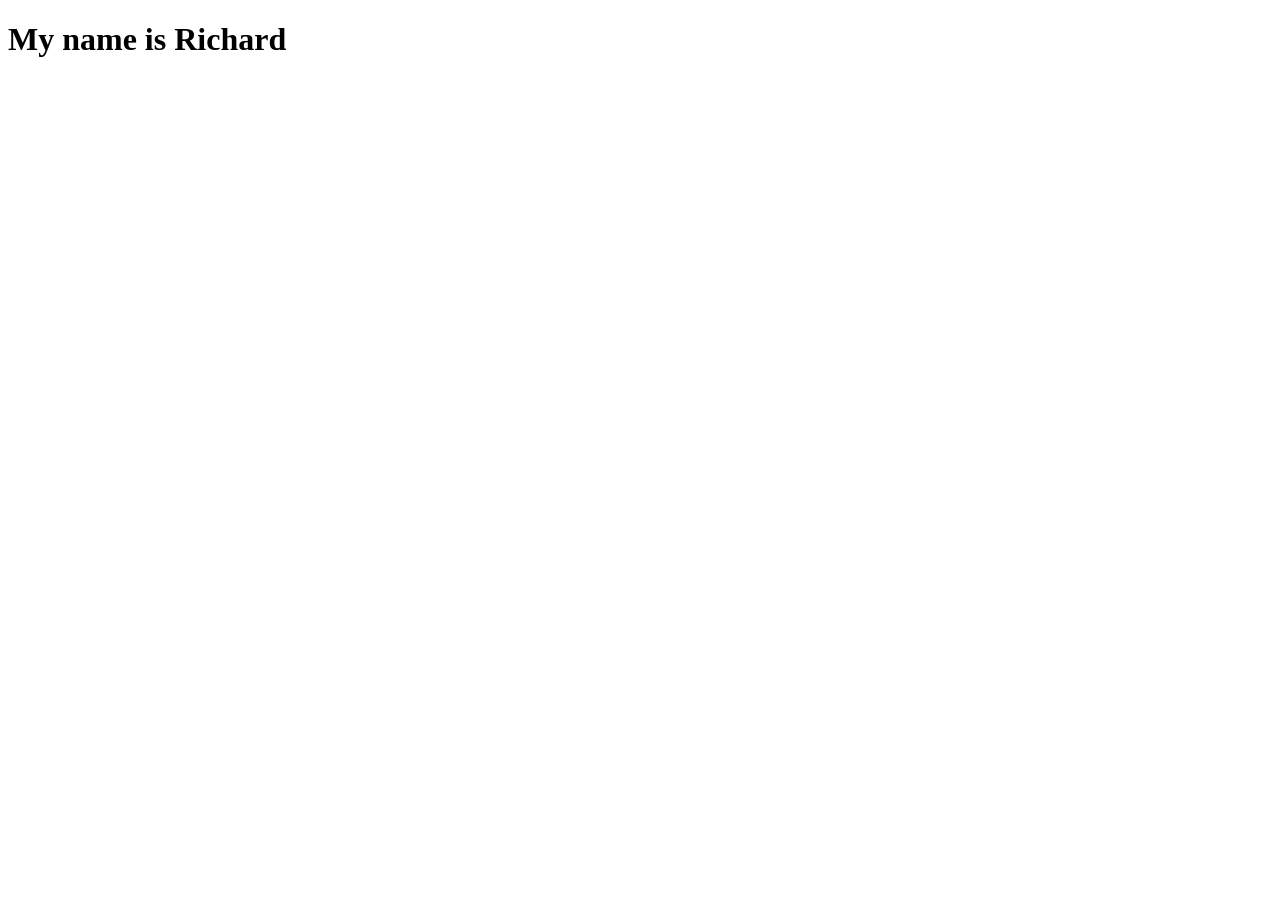
==== Projeto-dragon-ball/index.html @ e850ab20 "Novo projeto" ====
<!DOCTYPE html>
<html lang="pt-br">
<head>
    <meta charset="UTF-8">
    <meta name="viewport" content="width=device-width, initial-scale=1.0">
    <title>Primeiro Projeto</title>
</head>
<body>
    <h1>My name is Richard</h1>
</body>
</html>
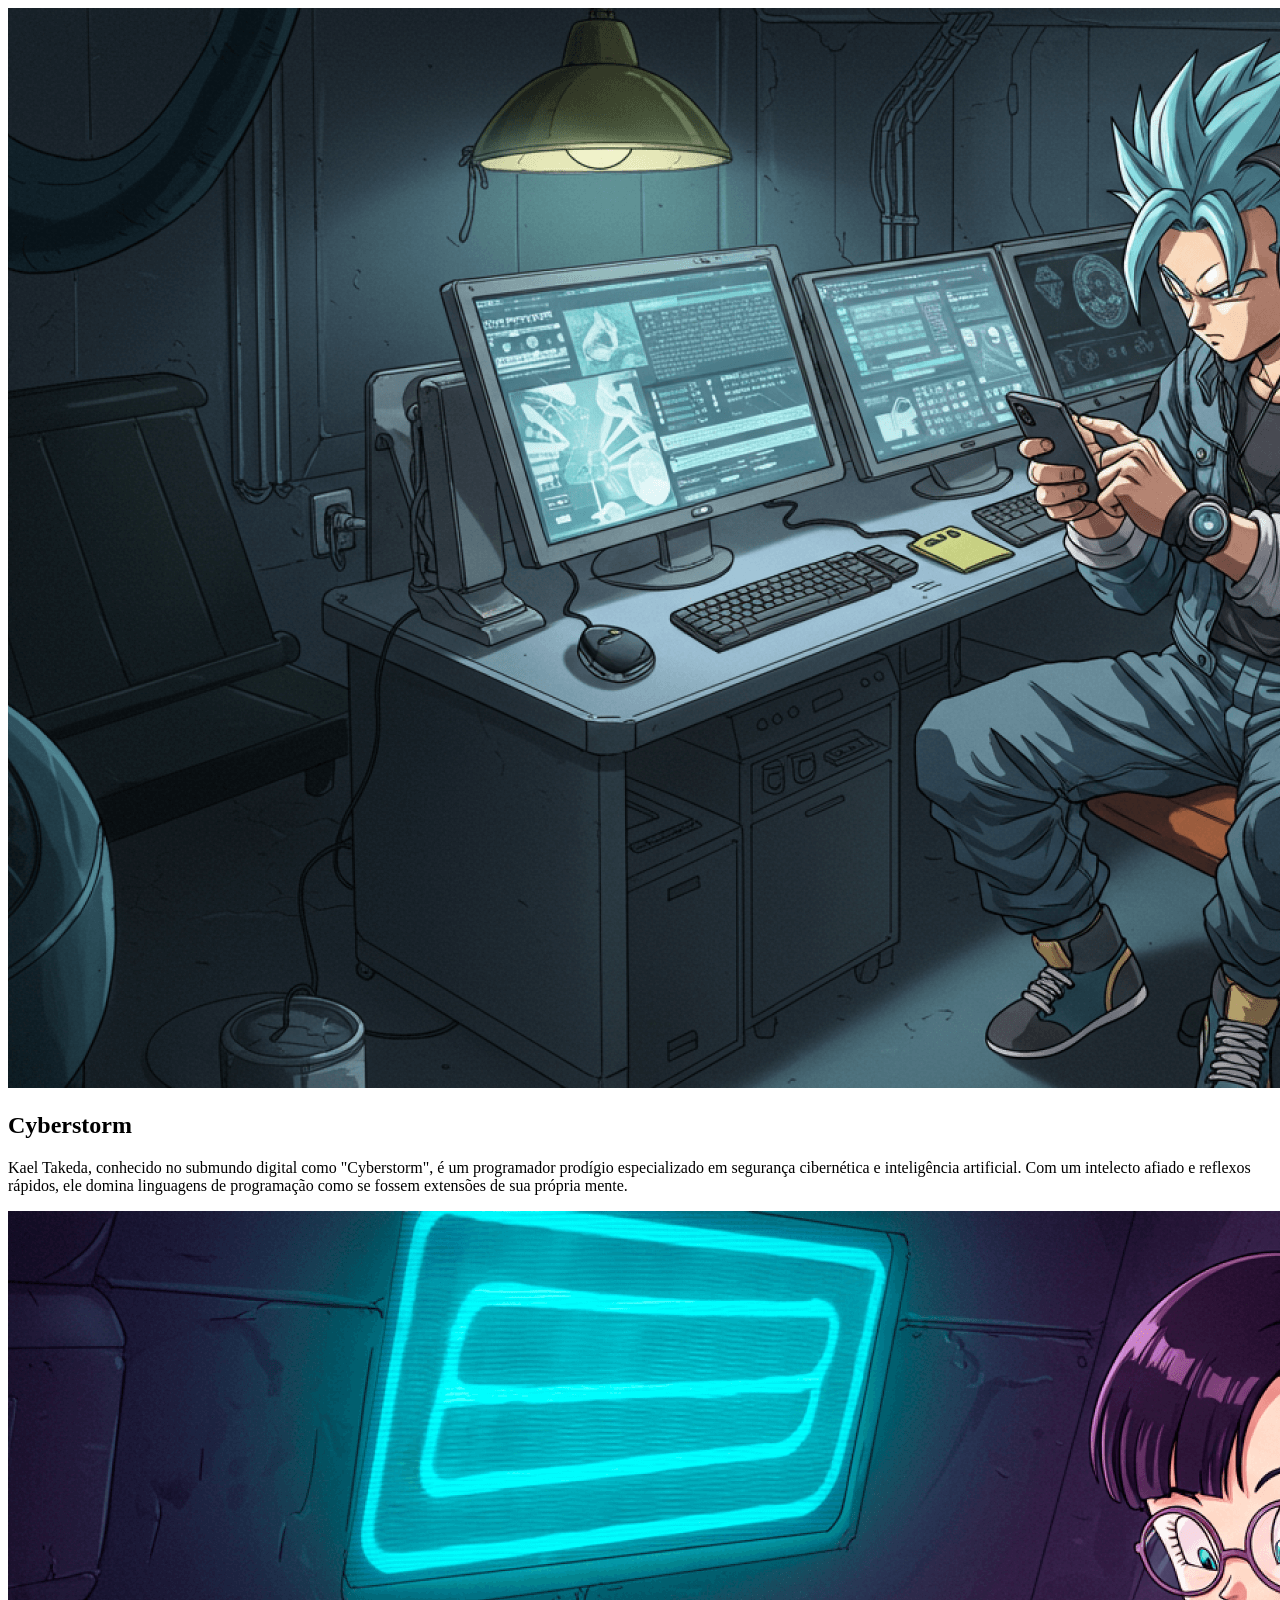
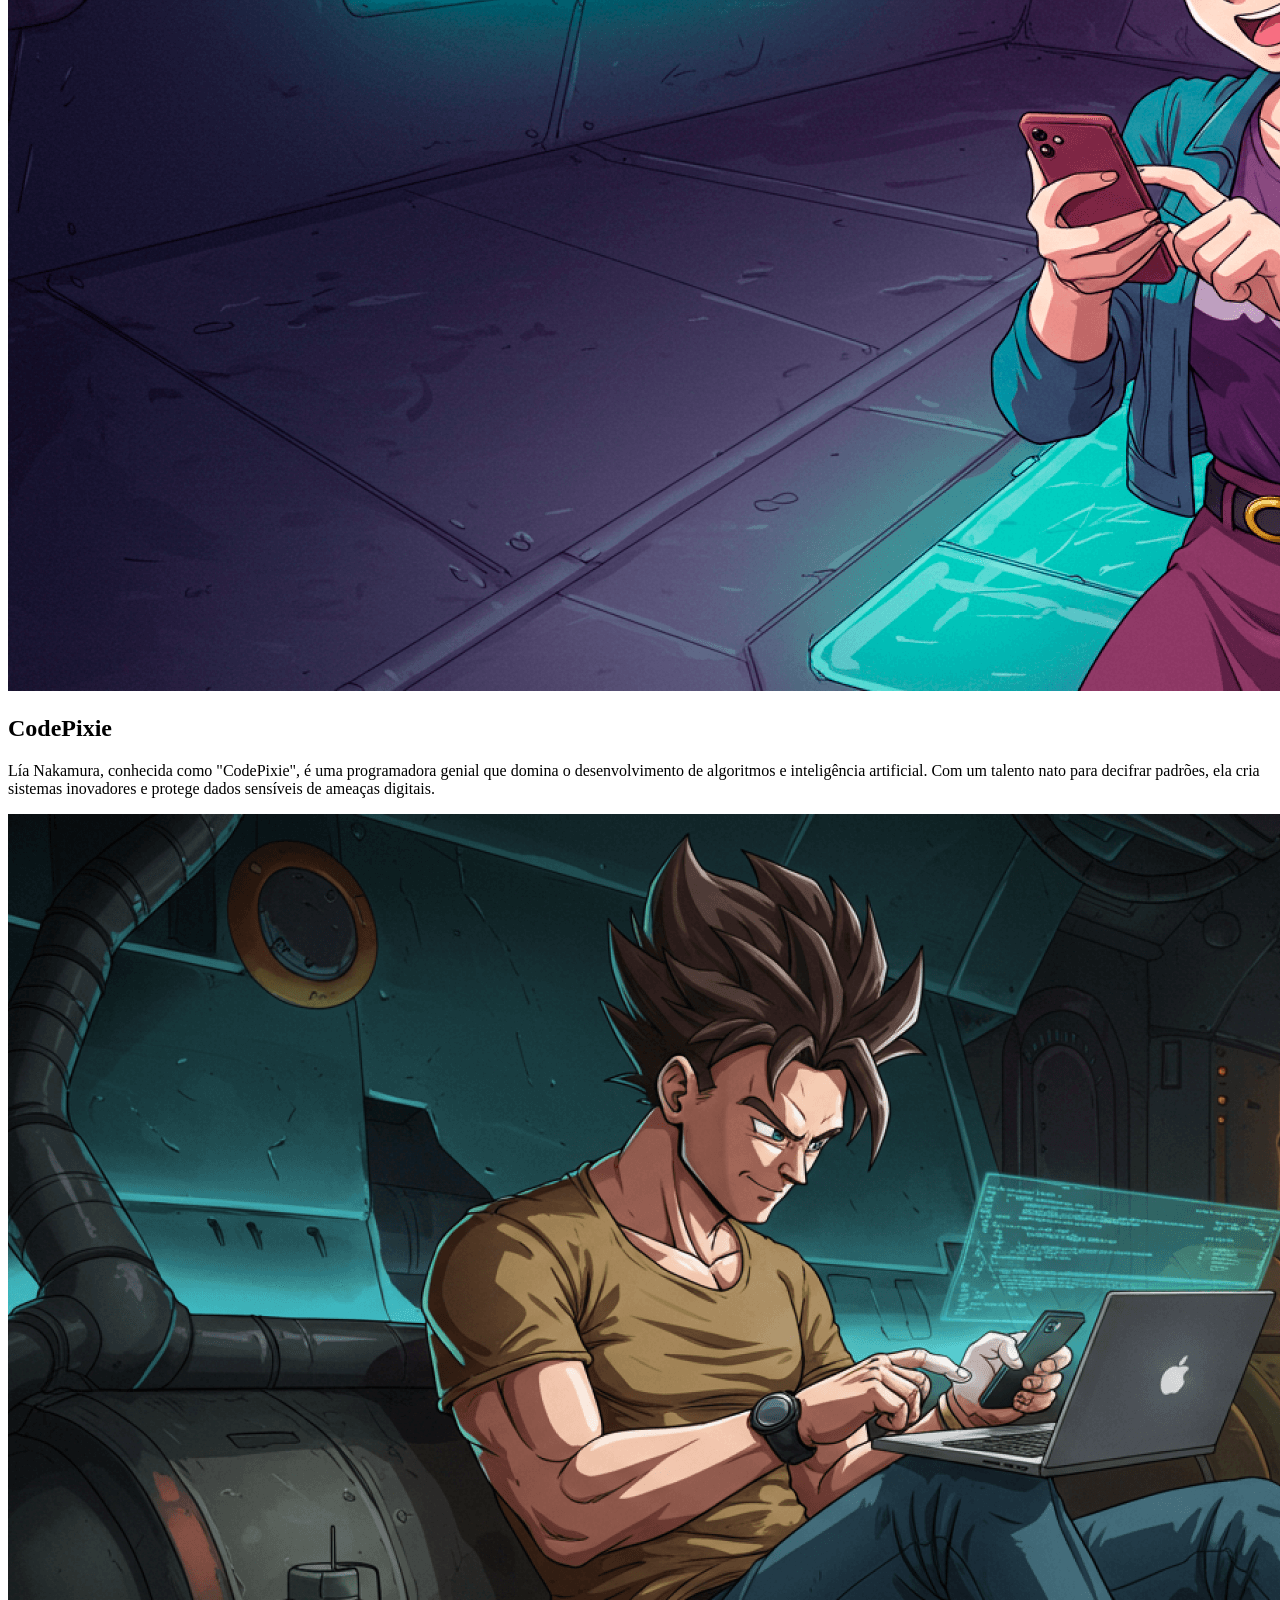
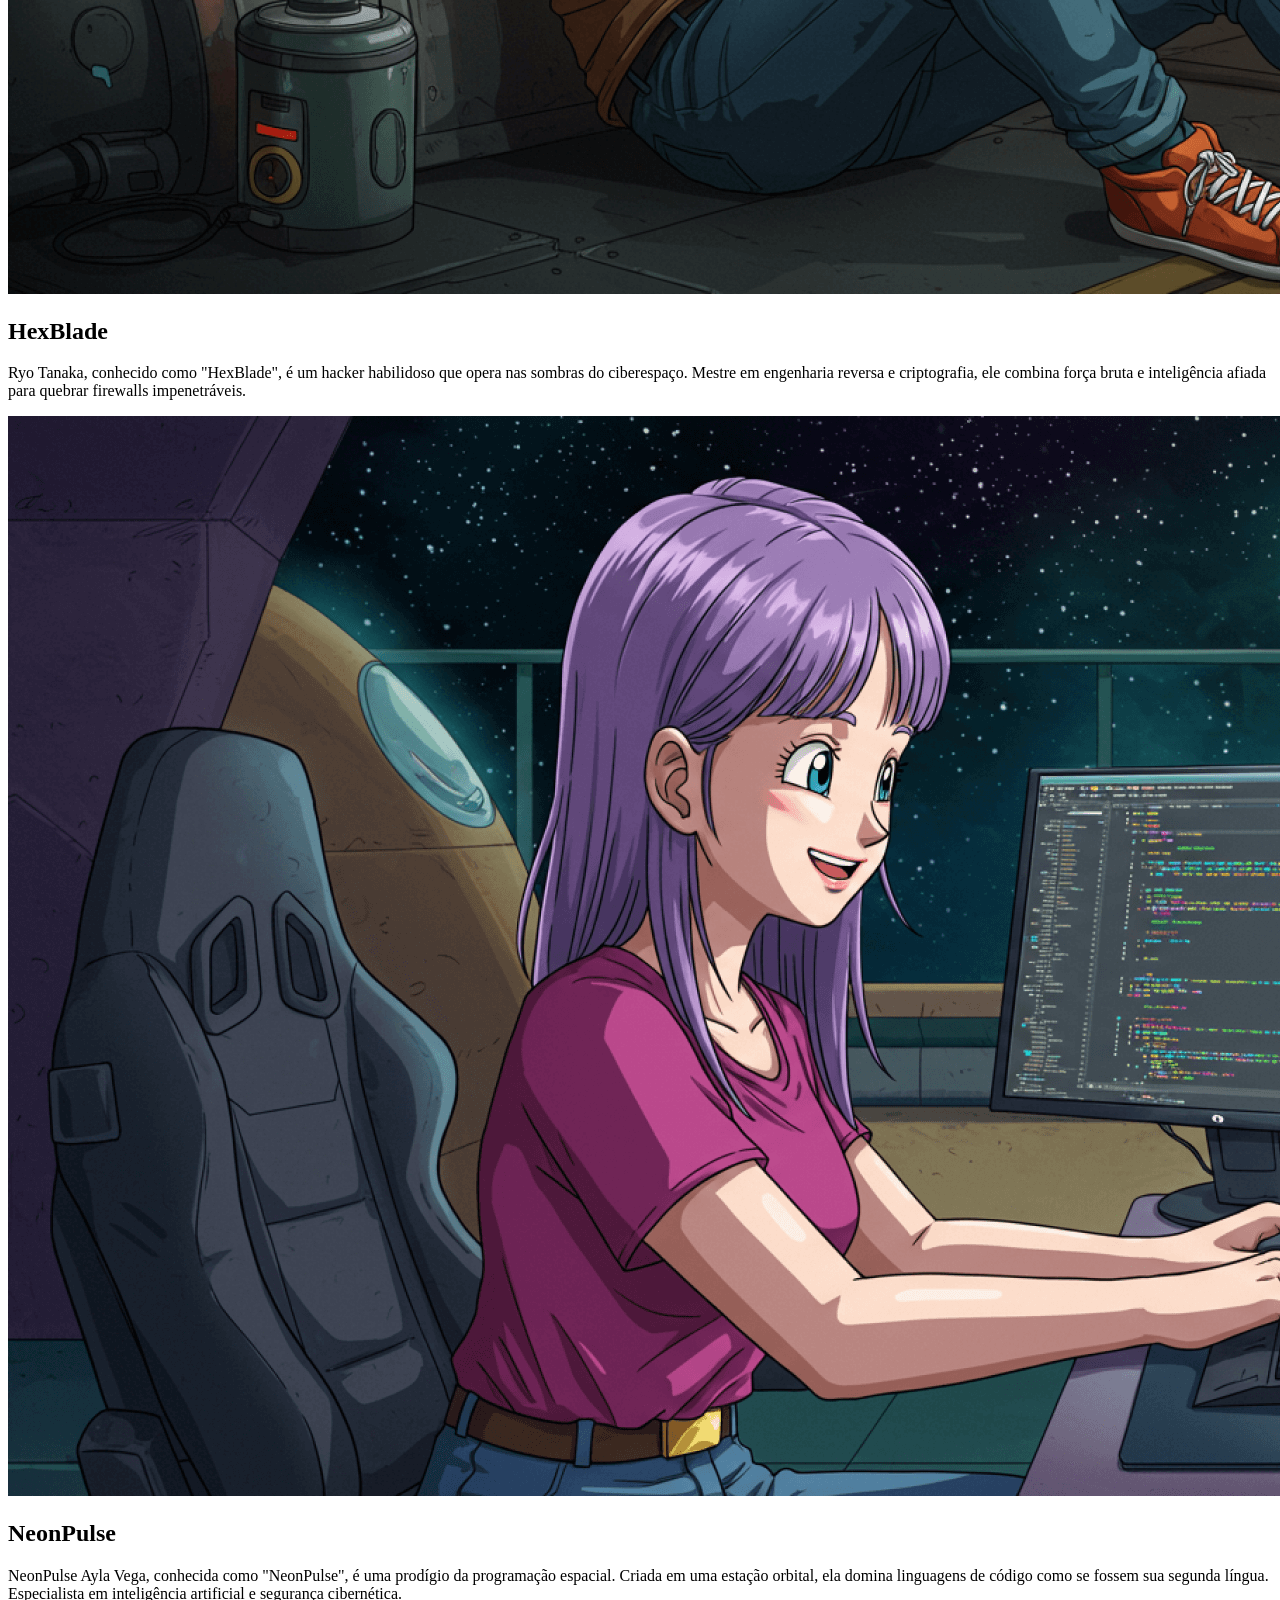
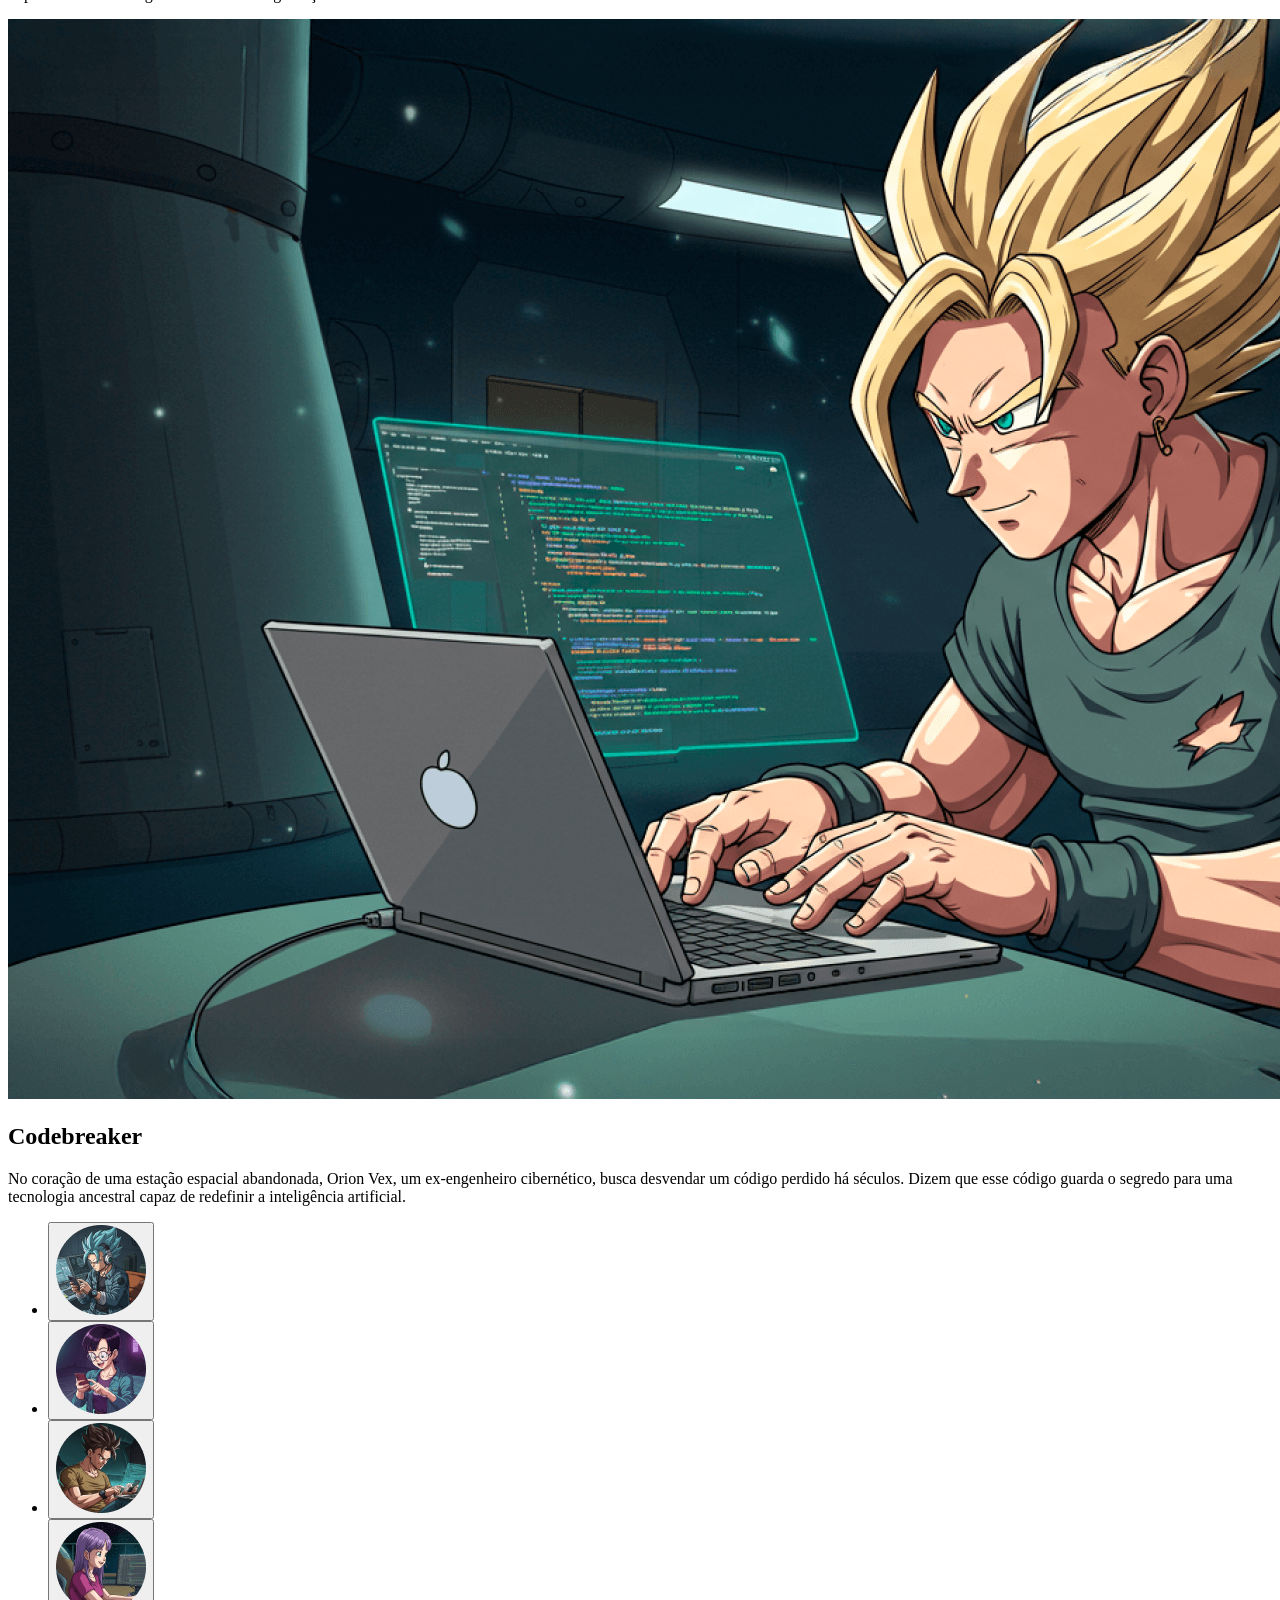
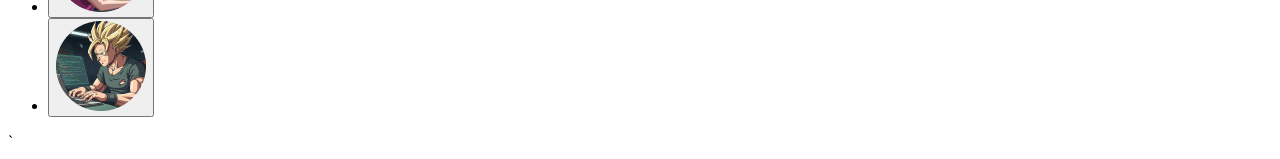
==== commit 7fc3ce9b: "esqueleto do projeto base" ====
--- a/Projeto-dragon-ball/index.html
+++ b/Projeto-dragon-ball/index.html
@@ -1,11 +1,117 @@
 <!DOCTYPE html>
 <html lang="pt-br">
+
 <head>
     <meta charset="UTF-8">
     <meta name="viewport" content="width=device-width, initial-scale=1.0">
-    <title>Primeiro Projeto</title>
+    <title>Semana do Zero ao Programador Contratado - Dragon Ball</title>
+    <link rel="preconnect" href="https://fonts.googleapis.com">
+    <link rel="preconnect" href="https://fonts.gstatic.com" crossorigin>
+    <link
+        href="https://fonts.googleapis.com/css2?family=Rubik:ital,wght@0,300..900;1,300..900&family=Secular+One&display=swap"
+        rel="stylesheet">
 </head>
+
 <body>
-    <h1>My name is Richard</h1>
+    <main class="personagens">
+        <div class="personagem selecionado">
+            <picture>
+                <source srcset="./src/imagens/bg-cyberstorm.png" media="(min-width: 768px)" />
+                <img class="imagem" src="./src/imagens/bg-cyberstorm-mobile.png" alt="Personagem Cyberstorm" />
+            </picture>
+            <div class="conteudo">
+                <h2 class="nome-personagem">Cyberstorm</h2>
+                <p class="descricao">Kael Takeda, conhecido no submundo digital como "Cyberstorm", é um programador
+                    prodígio
+                    especializado em segurança cibernética e inteligência artificial. Com um intelecto afiado e reflexos
+                    rápidos, ele domina linguagens de programação como se fossem extensões de sua própria mente.</p>
+            </div>
+        </div>
+
+        <div class="personagem">
+            <picture>
+                <source srcset="./src/imagens/bg-codepixie.png" media="(min-width: 768px)" />
+                <img class="imagem" src="./src/imagens/bg-codepixie-mobile.png" alt="Personagem CodePixie" />
+            </picture>
+            <div class="conteudo">
+                <h2 class="nome-personagem">CodePixie</h2>
+                <p class="descricao">Lía Nakamura, conhecida como "CodePixie", é uma programadora genial que domina o
+                    desenvolvimento de algoritmos e inteligência artificial. Com um talento nato para decifrar padrões,
+                    ela cria
+                    sistemas inovadores e protege dados sensíveis de ameaças digitais.</p>
+            </div>
+        </div>
+
+        <div class="personagem">
+            <picture>
+                <source srcset="./src/imagens/bg-hexblade.png" media="(min-width: 768px)" />
+                <img class="imagem" src="./src/imagens/bg-hexblade-mobile.png" alt="Personagem HexBlade" />
+            </picture>
+            <div class="conteudo">
+                <h2 class="nome-personagem">HexBlade</h2>
+                <p class="descricao">Ryo Tanaka, conhecido como "HexBlade", é um hacker habilidoso que opera nas sombras
+                    do
+                    ciberespaço. Mestre em engenharia reversa e criptografia, ele combina força bruta e inteligência
+                    afiada para
+                    quebrar firewalls impenetráveis.</p>
+            </div>
+        </div>
+        <div class="personagem">
+            <picture>
+                <source srcset="./src/imagens/bg-neonpulse.png" media="(min-width: 768px)" />
+                <img class="imagem" src="./src/imagens/bg-neonpulse-mobile.png" alt="Personagem NeonPulse" />
+            </picture>
+            <div class="conteudo">
+                <h2 class="nome-personagem">NeonPulse</h2>
+                <p class="descricao">NeonPulse Ayla Vega, conhecida como "NeonPulse", é uma prodígio da programação
+                    espacial.
+                    Criada em uma estação orbital, ela domina linguagens de código como se fossem sua segunda língua.
+                    Especialista em inteligência artificial e segurança cibernética.</p>
+            </div>
+        </div>
+
+        <div class="personagem">
+            <picture>
+                <source srcset="./src/imagens/bg-codebreaker.png" media="(min-width: 768px)" />
+                <img class="imagem" src="./src/imagens/bg-codebreaker-mobile.png" alt="Personagem Codebreaker" />
+            </picture>
+            <div class="conteudo">
+                <h2 class="nome-personagem">Codebreaker</h2>
+                <p class="descricao">No coração de uma estação espacial abandonada, Orion Vex, um ex-engenheiro
+                    cibernético,
+                    busca desvendar um código perdido há séculos. Dizem que esse código guarda o segredo para uma
+                    tecnologia
+                    ancestral capaz de redefinir a inteligência artificial.</p>
+            </div>
+        </div>
+    </main>
+    <ul class="botoes">
+        <li>
+            <button class="botao cyberstorm selecionado">
+                <img src="./src/imagens/icone-cyberstorm.png" alt="Ícone Cyberstorm" />
+            </button>
+        </li>
+        <li>
+            <button class="botao codepixie">
+                <img src="./src/imagens/icone-codepixie.png" alt="Ícone CodePixie" />
+            </button>
+        </li>
+        <li>
+            <button class="botao hexblade">
+                <img src="./src/imagens/icone-hexblade.png" alt="Ícone Hexblade" />
+            </button>
+        </li>
+        <li>
+            <button class="botao neonpulse">
+                <img src="./src/imagens/icone-neonpulse.png" alt="Ícone Neonpulse" />
+            </button>
+        </li>
+        <li>
+            <button class="botao codebreaker">
+                <img src="./src/imagens/icone-codebreaker.png" alt="Ícone Codebreaker" />
+            </button>
+        </li>
+    </ul>`
 </body>
+
 </html>
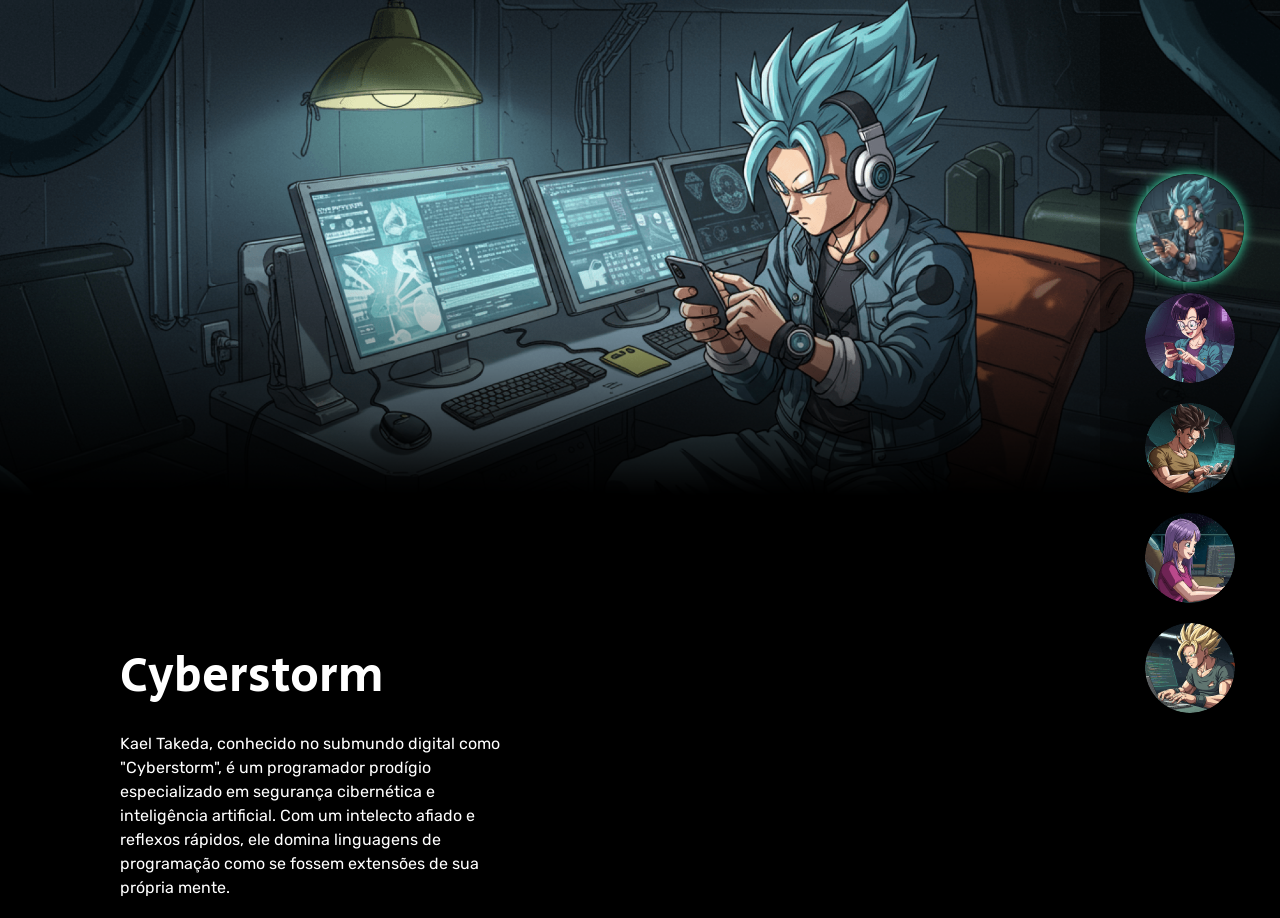
==== commit 5ab199b9: "criação e estilização do CSS" ====
--- a/Projeto-dragon-ball/index.html
+++ b/Projeto-dragon-ball/index.html
@@ -10,6 +10,12 @@
     <link
         href="https://fonts.googleapis.com/css2?family=Rubik:ital,wght@0,300..900;1,300..900&family=Secular+One&display=swap"
         rel="stylesheet">
+
+    <link rel="stylesheet" href="./src/css/reset.css">
+    
+    <link rel="stylesheet" href="./src/css/estilos.css">
+
+    <link rel="stylesheet" href="./src/css/responsivo.css">    
 </head>
 
 <body>
--- a/Projeto-dragon-ball/src/css/estilos.css
+++ b/Projeto-dragon-ball/src/css/estilos.css
@@ -0,0 +1,119 @@
+body {
+    background-color: #000;
+    overflow: hidden;
+
+}
+
+main::after {
+    content: '';
+    position: fixed;
+    top: 0;
+    left: 0;
+
+    min-height: 100vh;
+    width: 80vh;
+
+    background: linear-gradient(92deg, #000 25%, rgba(0, 0, 0, 0) 75%) no-repeat;
+
+}
+
+main .personagem {
+    display: none;
+    height: 100vh;
+
+}
+
+main .personagem.selecionado {
+    display: block;
+}
+
+main .personagem .imagem {
+    width: 100%;
+    height: 100%;
+    object-fit: cover;
+}
+
+.conteudo {
+    position: absolute;
+    top: 0;
+    left: 120px;
+
+    display: flex;
+    flex-direction: column;
+    justify-content: center;
+    height: 100vh;
+    max-width: 380px;
+    z-index: 1;
+}
+
+.conteudo .nome-personagem {
+    color: #fff;
+    font-size: 48px;
+    font-family: "Secular One";
+    font-weight: 400;
+    margin-bottom: 20px;
+}
+
+.conteudo .descricao {
+    color: #fff;
+    font-family: "Rubik";
+    font-size: 16px;
+    line-height: 24px;
+}
+
+.botoes {
+    background-color: rgba(0, 0, 0, 0.3);
+    position: fixed;
+    top: 0;
+    right: 0;
+    width: 180px;
+
+    display: flex;
+    flex-direction: column;
+    align-items: center;
+    justify-content: center;
+    min-height: 100vh;
+    gap: 16px;
+
+}
+
+.botoes .botao {
+    border: none;
+    background-color: #000;
+    width: 90px;
+    height: 90px;
+    cursor: pointer;
+    transition: transform 0.3s ease;
+    border-radius: 50%;
+
+}
+
+.botoes .botao img {
+    border-radius: 50%;
+
+}
+
+.botoes .botao.selecionado {
+    transform: scale(1.2);
+    box-shadow: 0 0 10px #D9D9D9;
+}
+
+.botoes .botao.cyberstorm.selecionado {
+    box-shadow: 0 0 10px #47FFC5;
+}
+
+.botoes .botao.codepixie.selecionado {
+    box-shadow: 0 0 10px #9747FF;
+}
+
+.botoes .botao.hexblade.selecionado {
+    box-shadow: 0 0 10px #FFA947;
+}
+
+.botoes .botao.neonpulse.selecionado {
+    box-shadow: 0 0 10px #E4309A;
+}
+
+.botoes .botao.codebreaker.selecionado {
+    box-shadow: 0 0 10px #FFF047;
+}
--- a/Projeto-dragon-ball/src/css/responsivo.css
+++ b/Projeto-dragon-ball/src/css/responsivo.css
@@ -0,0 +1,19 @@
+@media (max-width: 768px){
+    .conteudo .nome-personagem {
+        background-color: red;
+    }
+}
+
+main::after {
+    background: linear-gradient(0deg, #000 45%, rgba(0, 0, 0, 0) 70%) no-repeat;
+    width: 100vw;
+}
+
+main .personagem .imagem {
+    height: 80%;
+    object-position: center;
+}
+
+.conteudo {
+    justify-content:  flex-end;
+}
